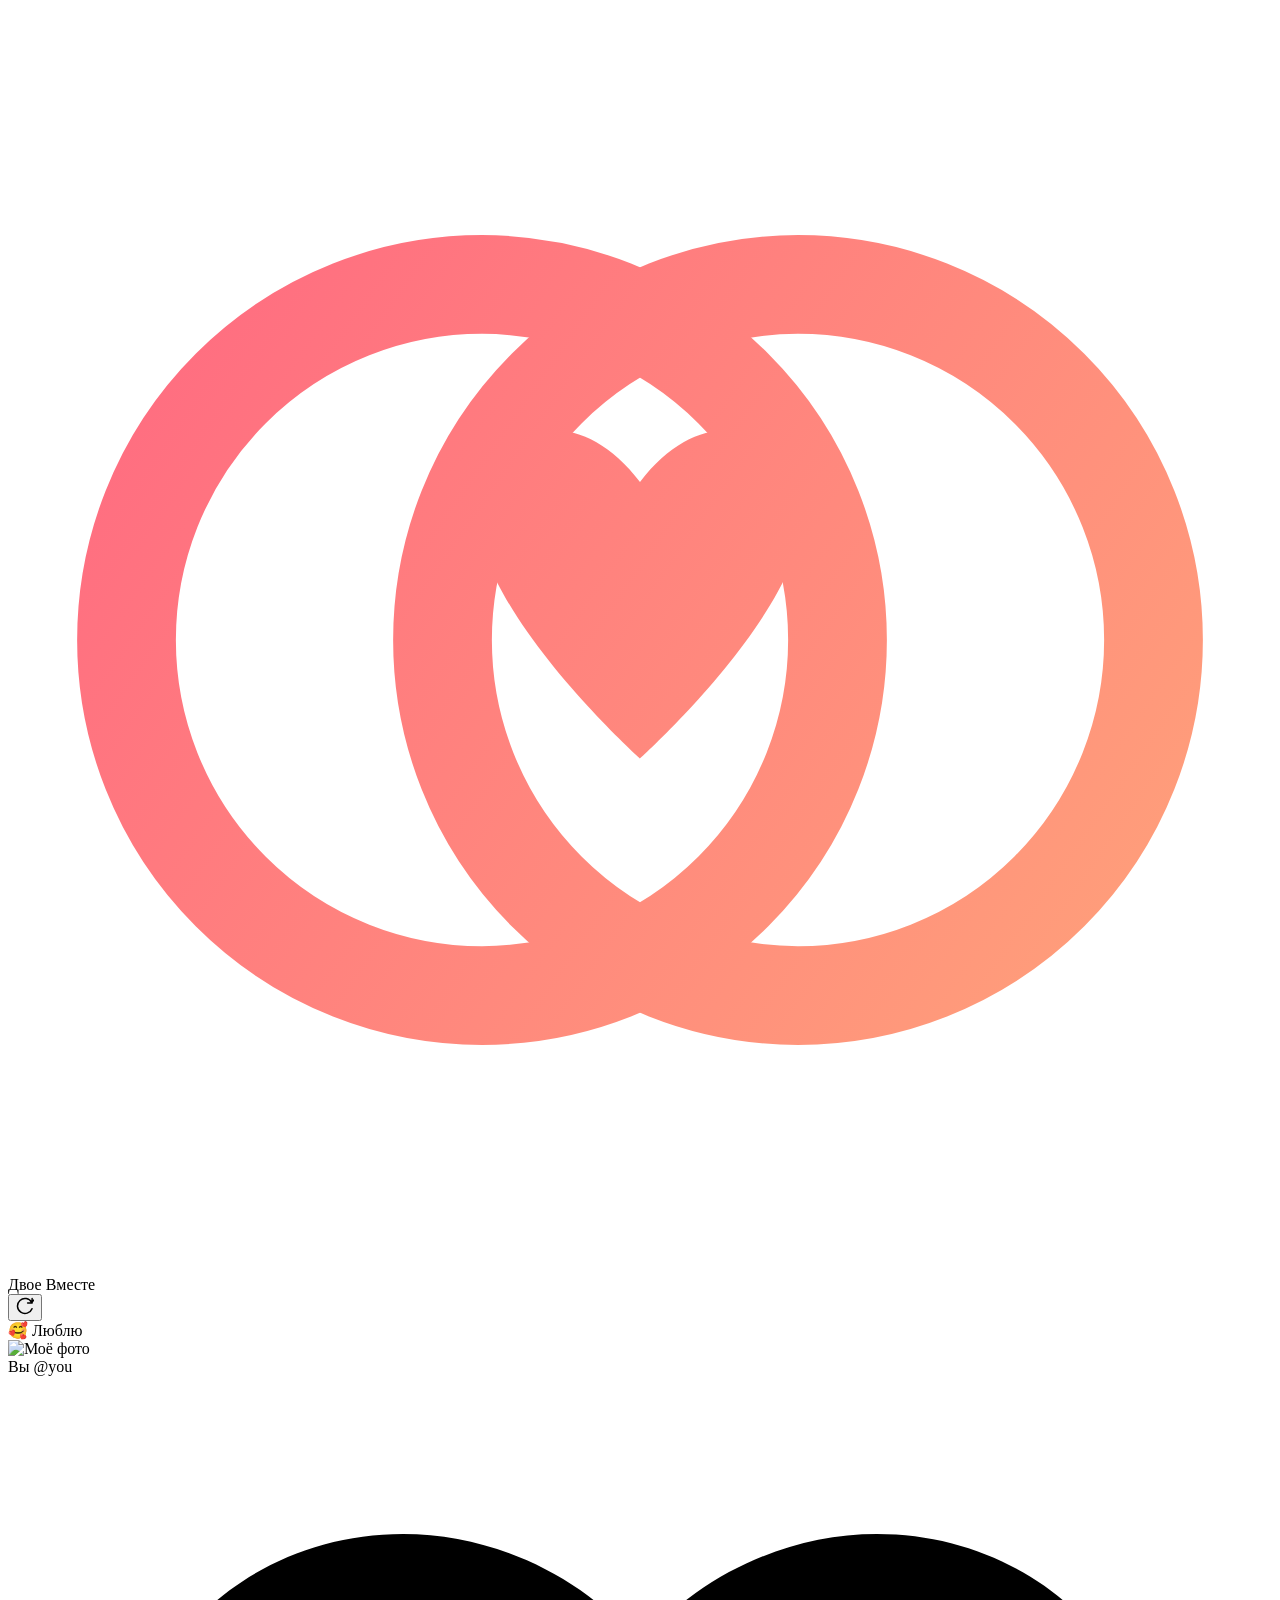
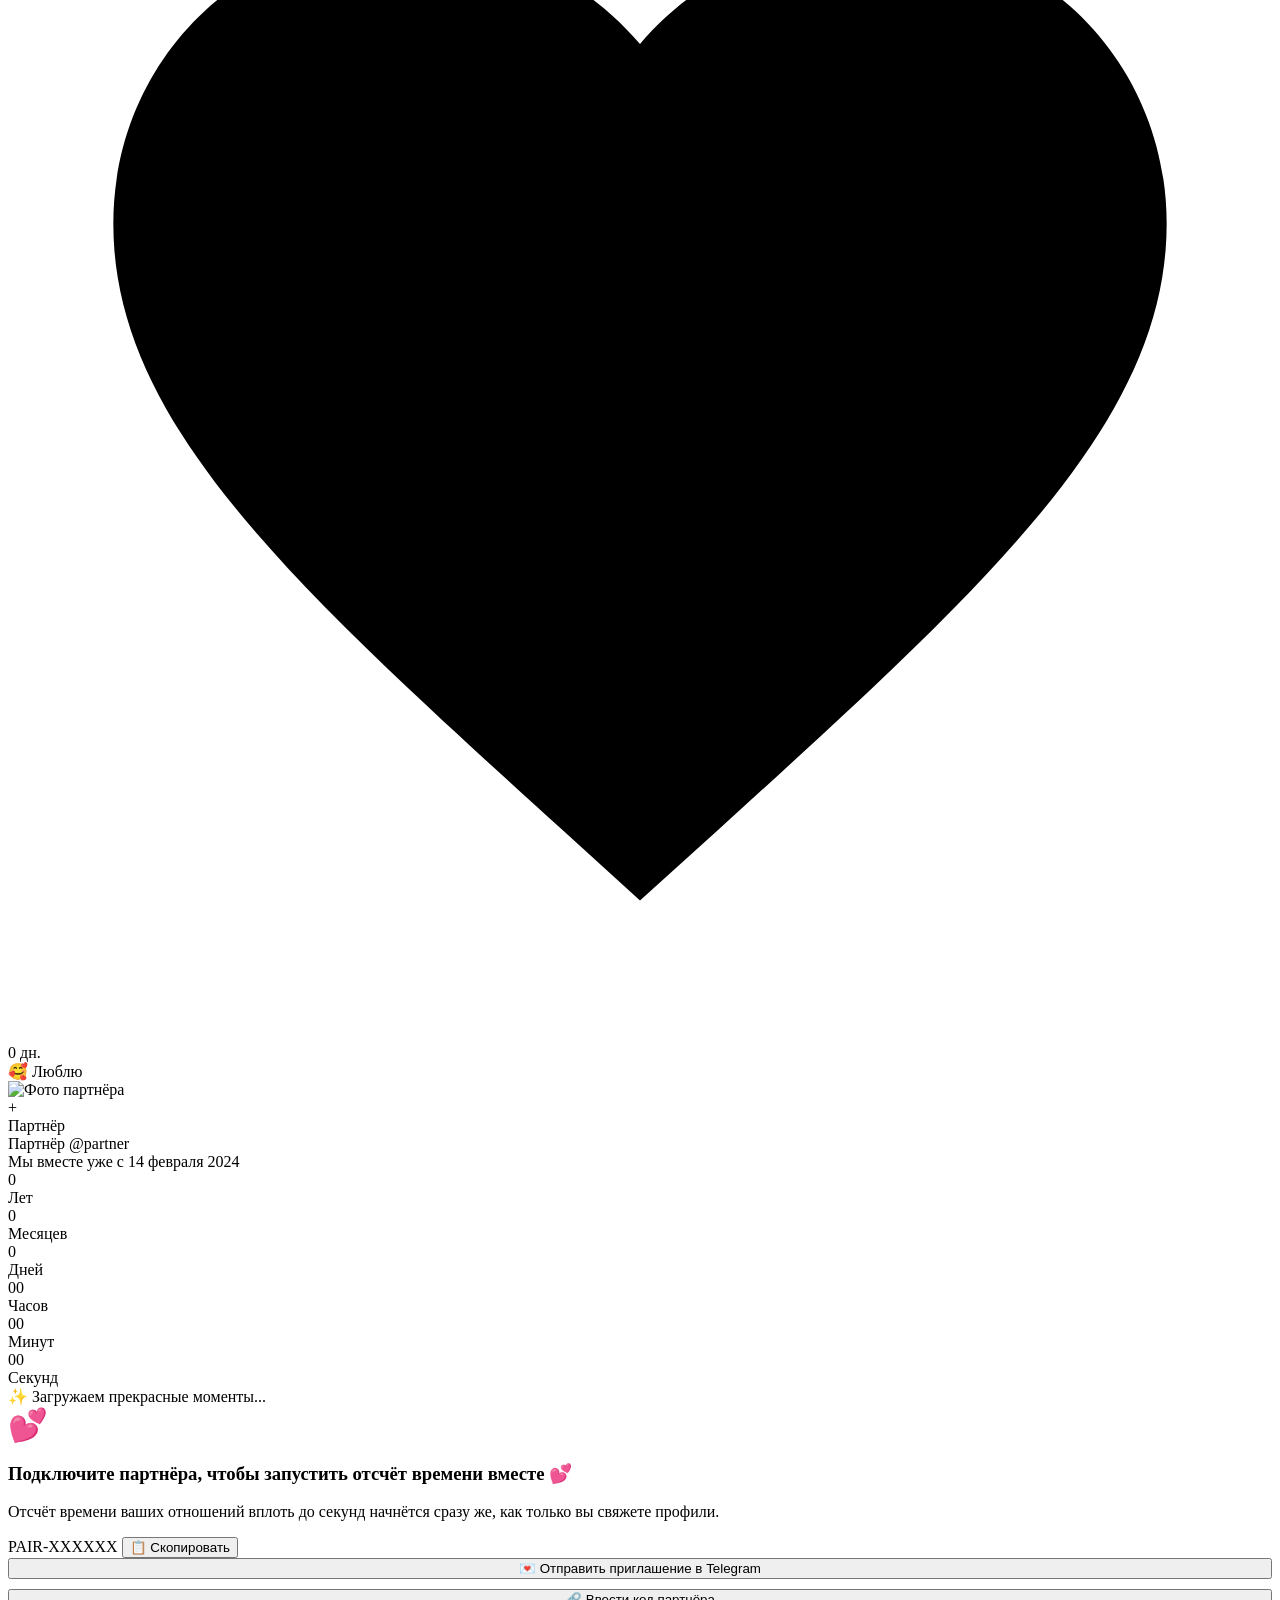
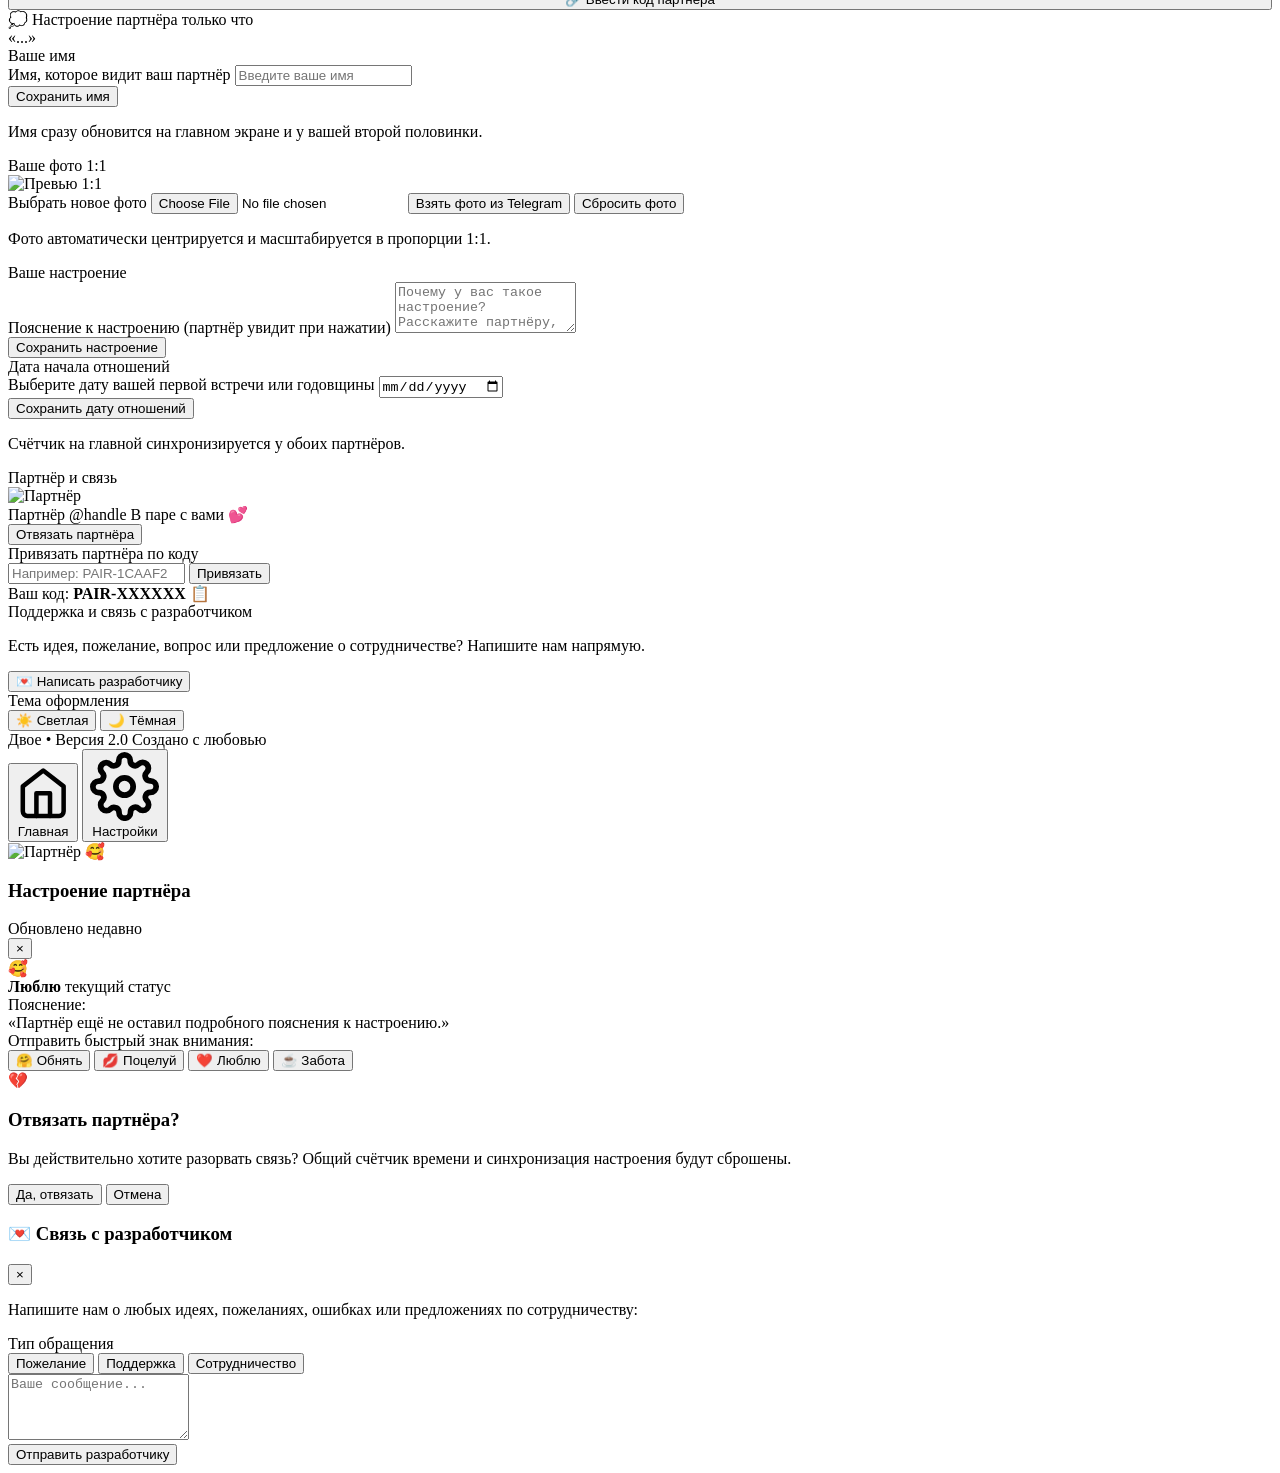
==== public/index.html @ f1185118 "feat: initial release of Dvoe couple app and telegram bot" ====
<!DOCTYPE html>
<html lang="ru">
<head>
  <meta charset="UTF-8" />
  <meta name="viewport" content="width=device-width, initial-scale=1.0, maximum-scale=1.0, user-scalable=no, viewport-fit=cover" />
  <title>Двое — Время вместе и настроение</title>
  
  <!-- Telegram WebApp SDK -->
  <script src="/js/telegram-web-app.js"></script>
  
  <!-- Typography -->
  <link rel="preconnect" href="https://fonts.googleapis.com" />
  <link rel="preconnect" href="https://fonts.gstatic.com" crossorigin />
  <link href="https://fonts.googleapis.com/css2?family=Inter:wght@400;500;600;700;800&family=Playfair+Display:ital,wght@0,600;1,600&display=swap" rel="stylesheet" />
  
  <link rel="stylesheet" href="/css/styles.css?v=200" />
</head>
<body class="theme-light">
  <div id="app" class="app-container">
    
    <!-- Top App Bar -->
    <header class="app-header">
      <div class="brand">
        <div class="brand-icon">
          <svg viewBox="0 0 32 32" fill="none" xmlns="http://www.w3.org/2000/svg">
            <circle cx="12" cy="16" r="9" stroke="url(#brandGrad)" stroke-width="2.5" />
            <circle cx="20" cy="16" r="9" stroke="url(#brandGrad)" stroke-width="2.5" />
            <path d="M16 12C14.5 10 12.5 10.5 12 12C11 14.5 16 19 16 19C16 19 21 14.5 20 12C19.5 10.5 17.5 10 16 12Z" fill="url(#brandGrad)" />
            <defs>
              <linearGradient id="brandGrad" x1="3" y1="7" x2="29" y2="25" gradientUnits="userSpaceOnUse">
                <stop stop-color="#FF6B81" />
                <stop offset="1" stop-color="#FFA07A" />
              </linearGradient>
            </defs>
          </svg>
        </div>
        <div class="brand-text">
          <span class="brand-title">Двое</span>
          <span class="brand-subtitle" id="couple-status-text">Вместе</span>
        </div>
      </div>
      <div class="header-actions">
        <button id="btn-refresh" class="icon-btn" aria-label="Обновить">
          <svg width="18" height="18" viewBox="0 0 24 24" fill="none" stroke="currentColor" stroke-width="2" stroke-linecap="round" stroke-linejoin="round">
            <path d="M21.5 2v6h-6M21.34 15.57a10 10 0 1 1-.57-8.38l5.67-5.67"/>
          </svg>
        </button>
      </div>
    </header>

    <!-- Main Content Area -->
    <main class="app-main">
      
      <!-- ============================================================ -->
      <!-- TAB 1: ГЛАВНАЯ (Home) -->
      <!-- ============================================================ -->
      <section id="tab-home" class="tab-pane active">
        
        <!-- Couple Cards (1:1 Photos & Moods) -->
        <div class="couple-stage">
          
          <!-- Partner 1: You -->
          <div class="partner-card me-card">
            <!-- Mood above photo -->
            <div class="mood-anchor" id="user-mood-anchor" title="Нажмите, чтобы изменить своё настроение">
              <div class="mood-pill user-mood" id="user-mood-pill">
                <span class="mood-emoji" id="user-mood-emoji">🥰</span>
                <span class="mood-label" id="user-mood-label">Люблю</span>
              </div>
            </div>
            
            <!-- 1:1 Photo Frame -->
            <div class="avatar-frame-1x1" id="user-photo-frame">
              <img id="user-photo" src="/img/avatar_me.svg" alt="Моё фото" class="avatar-img" />
              <div class="active-dot" id="user-active-dot"></div>
            </div>
            
            <div class="partner-meta">
              <span class="partner-name" id="user-display-name">Вы</span>
              <span class="partner-handle" id="user-handle">@you</span>
            </div>
          </div>

          <!-- Connection Center -->
          <div class="connection-center">
            <div class="heart-pulse-box" id="heart-connection-btn" title="Послать любовь">
              <svg class="heart-icon" viewBox="0 0 24 24" fill="currentColor">
                <path d="M12 21.35l-1.45-1.32C5.4 15.36 2 12.28 2 8.5 2 5.42 4.42 3 7.5 3c1.74 0 3.41.81 4.5 2.09C13.09 3.81 14.76 3 16.5 3 19.58 3 22 5.42 22 8.5c0 3.78-3.4 6.86-8.55 11.54L12 21.35z"/>
              </svg>
            </div>
            <div class="connection-badge" id="days-summary-badge">
              <span id="days-total-num">0</span> дн.
            </div>
          </div>

          <!-- Partner 2: Partner -->
          <div class="partner-card partner-slot-card" id="partner-card-slot">
            <!-- Mood above photo (Clickable -> Opens Explanation Modal!) -->
            <div class="mood-anchor" id="partner-mood-anchor" title="Нажмите, чтобы увидеть пояснение к настроению">
              <div class="mood-pill partner-mood" id="partner-mood-pill">
                <span class="mood-emoji" id="partner-mood-emoji">🥰</span>
                <span class="mood-label" id="partner-mood-label">Люблю</span>
                <span class="mood-hint-dot"></span>
              </div>
            </div>

            <!-- 1:1 Photo Frame or Invite Slot -->
            <div class="avatar-frame-1x1" id="partner-photo-frame">
              <img id="partner-photo" src="/img/avatar_partner.svg" alt="Фото партнёра" class="avatar-img" />
              <div class="active-dot" id="partner-active-dot"></div>
              
              <!-- Empty Slot Overlay (When not paired) -->
              <div class="empty-partner-overlay hidden" id="empty-partner-overlay">
                <div class="empty-icon">+</div>
                <span>Партнёр</span>
              </div>
            </div>

            <div class="partner-meta">
              <span class="partner-name" id="partner-display-name">Партнёр</span>
              <span class="partner-handle" id="partner-handle">@partner</span>
            </div>
          </div>

        </div>

        <!-- Relationship Time Counter Card -->
        <div class="card counter-card hidden" id="counter-card">
          <div class="card-header-minimal">
            <span class="card-eyebrow">Мы вместе уже</span>
            <span class="anniversary-date-display" id="anniversary-label">с 14 февраля 2024</span>
          </div>

          <!-- 6-Unit Live Timer Grid -->
          <div class="timer-grid">
            <div class="timer-unit">
              <div class="timer-num" id="t-years">0</div>
              <div class="timer-label" id="lbl-years">Лет</div>
            </div>
            <div class="timer-unit">
              <div class="timer-num" id="t-months">0</div>
              <div class="timer-label" id="lbl-months">Месяцев</div>
            </div>
            <div class="timer-unit">
              <div class="timer-num" id="t-days">0</div>
              <div class="timer-label" id="lbl-days">Дней</div>
            </div>
            <div class="timer-unit">
              <div class="timer-num" id="t-hours">00</div>
              <div class="timer-label">Часов</div>
            </div>
            <div class="timer-unit">
              <div class="timer-num" id="t-minutes">00</div>
              <div class="timer-label">Минут</div>
            </div>
            <div class="timer-unit">
              <div class="timer-num timer-sec-highlight" id="t-seconds">00</div>
              <div class="timer-label">Секунд</div>
            </div>
          </div>

          <!-- Total days & Milestone banner -->
          <div class="counter-footer">
            <div class="milestone-text" id="milestone-text">
              ✨ Загружаем прекрасные моменты...
            </div>
          </div>
        </div>

        <!-- Single / Not Paired Invite Box -->
        <div class="card invite-box-card hidden" id="invite-box-card">
          <div class="invite-header">
            <div class="invite-header-icon" style="font-size: 32px; margin-bottom: 8px;">💕</div>
            <h3>Подключите партнёра, чтобы запустить отсчёт времени вместе 💕</h3>
            <p>Отсчёт времени ваших отношений вплоть до секунд начнётся сразу же, как только вы свяжете профили.</p>
          </div>
          <div class="invite-code-row clickable-code-box" id="home-code-box" title="Нажмите, чтобы скопировать">
            <span class="invite-code-display" id="home-invite-code">PAIR-XXXXXX</span>
            <button class="btn-secondary btn-sm" id="btn-copy-code">📋 Скопировать</button>
          </div>
          <div class="invite-actions-col" style="display: flex; flex-direction: column; gap: 10px;">
            <button class="btn-primary btn-block" id="btn-share-telegram">
              💌 Отправить приглашение в Telegram
            </button>
            <button class="btn-secondary btn-block" id="btn-enter-partner-code">
              🔗 Ввести код партнёра
            </button>
          </div>
        </div>

        <!-- Quick Mood Note Preview Box (if partner has note) -->
        <div class="card partner-note-card hidden" id="partner-note-card" role="button" tabindex="0" title="Нажмите, чтобы увидеть подробное пояснение">
          <div class="partner-note-header">
            <span class="note-avatar-mini" id="note-mini-emoji">💭</span>
            <span class="note-author" id="note-card-author">Настроение партнёра</span>
            <span class="note-time" id="note-card-time">только что</span>
          </div>
          <div class="partner-note-body" id="partner-note-quote">
            «...»
          </div>
        </div>

      </section>

      <!-- ============================================================ -->
      <!-- TAB 2: НАСТРОЙКИ (Settings) -->
      <!-- ============================================================ -->
      <section id="tab-settings" class="tab-pane">
        
        <div class="settings-container">
          
          <!-- 1. Display Name -->
          <div class="card settings-card">
            <div class="card-title">Ваше имя</div>
            <div class="form-group">
              <label for="input-display-name" class="input-label">Имя, которое видит ваш партнёр</label>
              <input type="text" id="input-display-name" class="input-text-custom" placeholder="Введите ваше имя" maxlength="40" />
            </div>
            <button class="btn-primary btn-block" id="btn-save-name">
              Сохранить имя
            </button>
            <p class="settings-hint">Имя сразу обновится на главном экране и у вашей второй половинки.</p>
          </div>

          <!-- 2. Profile & 1:1 Photo -->
          <div class="card settings-card">
            <div class="card-title">Ваше фото 1:1</div>
            <div class="photo-settings-row">
              <div class="avatar-frame-1x1 preview-1x1">
                <img id="settings-preview-photo" src="/img/avatar_me.svg" alt="Превью 1:1" class="avatar-img" />
              </div>
              <div class="photo-actions">
                <label class="btn-primary btn-sm file-upload-btn">
                  <span>Выбрать новое фото</span>
                  <input type="file" id="file-photo-input" accept="image/*" class="hidden-file-input" />
                </label>
                <button class="btn-secondary btn-sm" id="btn-sync-tg-photo">
                  Взять фото из Telegram
                </button>
                <button class="btn-subtle btn-sm" id="btn-reset-photo">
                  Сбросить фото
                </button>
              </div>
            </div>
            <p class="settings-hint">Фото автоматически центрируется и масштабируется в пропорции 1:1.</p>
          </div>

          <!-- 2. Set Mood & Explanation -->
          <div class="card settings-card">
            <div class="card-title">Ваше настроение</div>
            
            <div class="mood-selector-grid" id="mood-selector-grid">
              <!-- Dynamically populated mood buttons -->
            </div>

            <div class="form-group">
              <label for="input-mood-reason" class="input-label">
                Пояснение к настроению
                <span class="label-optional">(партнёр увидит при нажатии)</span>
              </label>
              <textarea id="input-mood-reason" class="text-area-custom" rows="3" placeholder="Почему у вас такое настроение? Расскажите партнёру, чем вы заняты или о чём думаете..."></textarea>
            </div>

            <button class="btn-primary btn-block" id="btn-save-mood">
              Сохранить настроение
            </button>
          </div>

          <!-- 3. Relationship Start Date -->
          <div class="card settings-card">
            <div class="card-title">Дата начала отношений</div>
            <div class="form-group">
              <label for="input-relationship-date" class="input-label">Выберите дату вашей первой встречи или годовщины</label>
              <input type="date" id="input-relationship-date" class="input-date-custom" />
            </div>
            <button class="btn-secondary btn-block" id="btn-save-date">
              Сохранить дату отношений
            </button>
            <p class="settings-hint">Счётчик на главной синхронизируется у обоих партнёров.</p>
          </div>

          <!-- 4. Partner Management -->
          <div class="card settings-card">
            <div class="card-title">Партнёр и связь</div>
            
            <!-- Paired state view -->
            <div id="settings-paired-view">
              <div class="paired-partner-info">
                <div class="avatar-frame-1x1 mini-1x1">
                  <img id="settings-partner-photo" src="/img/avatar_partner.svg" alt="Партнёр" class="avatar-img" />
                </div>
                <div class="paired-meta">
                  <span class="paired-name" id="settings-partner-name">Партнёр</span>
                  <span class="paired-handle" id="settings-partner-handle">@handle</span>
                  <span class="paired-status-tag">В паре с вами 💕</span>
                </div>
              </div>
              <button class="btn-danger btn-block" id="btn-unlink-partner">
                Отвязать партнёра
              </button>
            </div>

            <!-- Single state view -->
            <div id="settings-single-view" class="hidden">
              <div class="form-group">
                <label for="input-partner-code" class="input-label">Привязать партнёра по коду</label>
                <div class="input-with-btn">
                  <input type="text" id="input-partner-code" placeholder="Например: PAIR-1CAAF2" class="input-text-custom" />
                  <button class="btn-primary btn-sm" id="btn-pair-by-code">Привязать</button>
                </div>
              </div>
              <div class="single-code-reminder clickable-code-box" id="settings-code-box" title="Нажмите, чтобы скопировать">
                <span>Ваш код: </span>
                <strong id="settings-my-code">PAIR-XXXXXX</strong>
                <span class="copy-icon-inline" title="Скопировать">📋</span>
              </div>
            </div>
          </div>

          <!-- 5. Support & Developer Contact -->
          <div class="card settings-card">
            <div class="card-title">Поддержка и связь с разработчиком</div>
            <p class="settings-hint">Есть идея, пожелание, вопрос или предложение о сотрудничестве? Напишите нам напрямую.</p>
            <button class="btn-secondary btn-block" id="btn-open-support">
              💌 Написать разработчику
            </button>
          </div>

          <!-- 6. Theme and App Info -->
          <div class="card settings-card">
            <div class="card-title">Тема оформления</div>
            <div class="theme-switch-row">
              <button class="btn-theme active" data-theme="light" id="btn-theme-light">☀️ Светлая</button>
              <button class="btn-theme" data-theme="dark" id="btn-theme-dark">🌙 Тёмная</button>
            </div>
          </div>

          <div class="app-version-footer">
            <span>Двое • Версия 2.0</span>
            <span>Создано с любовью</span>
          </div>

        </div>

      </section>

    </main>

    <!-- Bottom Navigation Bar (Strictly 2 Tabs) -->
    <nav class="bottom-nav">
      <button class="nav-item active" data-tab="tab-home" id="nav-btn-home">
        <svg class="nav-icon" viewBox="0 0 24 24" fill="none" stroke="currentColor" stroke-width="2" stroke-linecap="round" stroke-linejoin="round">
          <path d="M3 9l9-7 9 7v11a2 2 0 0 1-2 2H5a2 2 0 0 1-2-2z"/>
          <polyline points="9 22 9 12 15 12 15 22"/>
        </svg>
        <span class="nav-label">Главная</span>
      </button>

      <button class="nav-item" data-tab="tab-settings" id="nav-btn-settings">
        <svg class="nav-icon" viewBox="0 0 24 24" fill="none" stroke="currentColor" stroke-width="2" stroke-linecap="round" stroke-linejoin="round">
          <circle cx="12" cy="12" r="3"/>
          <path d="M19.4 15a1.65 1.65 0 0 0 .33 1.82l.06.06a2 2 0 0 1 0 2.83 2 2 0 0 1-2.83 0l-.06-.06a1.65 1.65 0 0 0-1.82-.33 1.65 1.65 0 0 0-1 1.51V21a2 2 0 0 1-2 2 2 2 0 0 1-2-2v-.09A1.65 1.65 0 0 0 9 19.4a1.65 1.65 0 0 0-1.82.33l-.06.06a2 2 0 0 1-2.83 0 2 2 0 0 1 0-2.83l.06-.06a1.65 1.65 0 0 0 .33-1.82 1.65 1.65 0 0 0-1.51-1H3a2 2 0 0 1-2-2 2 2 0 0 1 2-2h.09A1.65 1.65 0 0 0 4.6 9a1.65 1.65 0 0 0-.33-1.82l-.06-.06a2 2 0 0 1 0-2.83 2 2 0 0 1 2.83 0l.06.06a1.65 1.65 0 0 0 1.82.33H9a1.65 1.65 0 0 0 1-1.51V3a2 2 0 0 1 2-2 2 2 0 0 1 2 2v.09a1.65 1.65 0 0 0 1 1.51 1.65 1.65 0 0 0 1.82-.33l.06-.06a2 2 0 0 1 2.83 0 2 2 0 0 1 0 2.83l-.06.06a1.65 1.65 0 0 0-.33 1.82V9a1.65 1.65 0 0 0 1.51 1H21a2 2 0 0 1 2 2 2 2 0 0 1-2 2h-.09a1.65 1.65 0 0 0-1.51 1z"/>
        </svg>
        <span class="nav-label">Настройки</span>
      </button>
    </nav>

    <!-- ============================================================ -->
    <!-- MODALS & BOTTOM SHEETS -->
    <!-- ============================================================ -->

    <!-- 1. Partner Mood Explanation Modal -->
    <div class="modal-backdrop hidden" id="modal-partner-mood">
      <div class="modal-sheet">
        <div class="sheet-handle"></div>
        <div class="modal-header">
          <div class="sheet-avatar-wrap">
            <img id="modal-partner-photo" src="/img/avatar_partner.svg" alt="Партнёр" class="sheet-avatar-1x1" />
            <span class="sheet-mood-badge" id="modal-mood-emoji">🥰</span>
          </div>
          <div class="sheet-author-info">
            <h3 id="modal-partner-title">Настроение партнёра</h3>
            <span class="sheet-time" id="modal-mood-time">Обновлено недавно</span>
          </div>
          <button class="sheet-close-btn" id="btn-close-mood-modal">&times;</button>
        </div>

        <div class="modal-body">
          <div class="mood-highlight-box">
            <span class="mood-big-emoji" id="modal-big-emoji">🥰</span>
            <div class="mood-highlight-text">
              <strong id="modal-mood-label">Люблю</strong>
              <span>текущий статус</span>
            </div>
          </div>

          <div class="explanation-box">
            <div class="explanation-title">Пояснение:</div>
            <div class="explanation-quote" id="modal-mood-reason">
              «Партнёр ещё не оставил подробного пояснения к настроению.»
            </div>
          </div>

          <div class="quick-reactions-title">Отправить быстрый знак внимания:</div>
          <div class="quick-reactions-row">
            <button class="btn-reaction" data-reaction="🤗" title="Обнять">🤗 Обнять</button>
            <button class="btn-reaction" data-reaction="💋" title="Поцеловать">💋 Поцелуй</button>
            <button class="btn-reaction" data-reaction="❤️" title="Люблю">❤️ Люблю</button>
            <button class="btn-reaction" data-reaction="☕️" title="Забочусь">☕️ Забота</button>
          </div>
        </div>
      </div>
    </div>

    <!-- 2. Unlink Partner Confirmation Modal -->
    <div class="modal-backdrop hidden" id="modal-unlink-confirm">
      <div class="modal-dialog">
        <div class="dialog-icon">💔</div>
        <h3>Отвязать партнёра?</h3>
        <p>Вы действительно хотите разорвать связь? Общий счётчик времени и синхронизация настроения будут сброшены.</p>
        <div class="dialog-actions">
          <button class="btn-danger btn-block" id="btn-confirm-unlink">Да, отвязать</button>
          <button class="btn-secondary btn-block" id="btn-cancel-unlink">Отмена</button>
        </div>
      </div>
    </div>

    <!-- 3. Support & Feedback Modal -->
    <div class="modal-backdrop hidden" id="modal-support">
      <div class="modal-sheet">
        <div class="sheet-handle"></div>
        <div class="modal-header">
          <h3>💌 Связь с разработчиком</h3>
          <button class="sheet-close-btn" id="btn-close-support-modal">&times;</button>
        </div>
        <div class="modal-body">
          <p class="settings-hint">Напишите нам о любых идеях, пожеланиях, ошибках или предложениях по сотрудничеству:</p>
          
          <div class="form-group">
            <label class="input-label">Тип обращения</label>
            <div class="category-tabs" id="support-category-tabs">
              <button class="btn-cat active" data-cat="feedback">Пожелание</button>
              <button class="btn-cat" data-cat="support">Поддержка</button>
              <button class="btn-cat" data-cat="collaboration">Сотрудничество</button>
            </div>
          </div>

          <div class="form-group">
            <textarea id="input-support-message" class="text-area-custom" rows="4" placeholder="Ваше сообщение..."></textarea>
          </div>

          <button class="btn-primary btn-block" id="btn-submit-support">
            Отправить разработчику
          </button>
        </div>
      </div>
    </div>

    <!-- Toast Notification Banner -->
    <div id="toast" class="toast-notice"></div>

  </div>

  <script src="/js/app.js?v=200"></script>
</body>
</html>
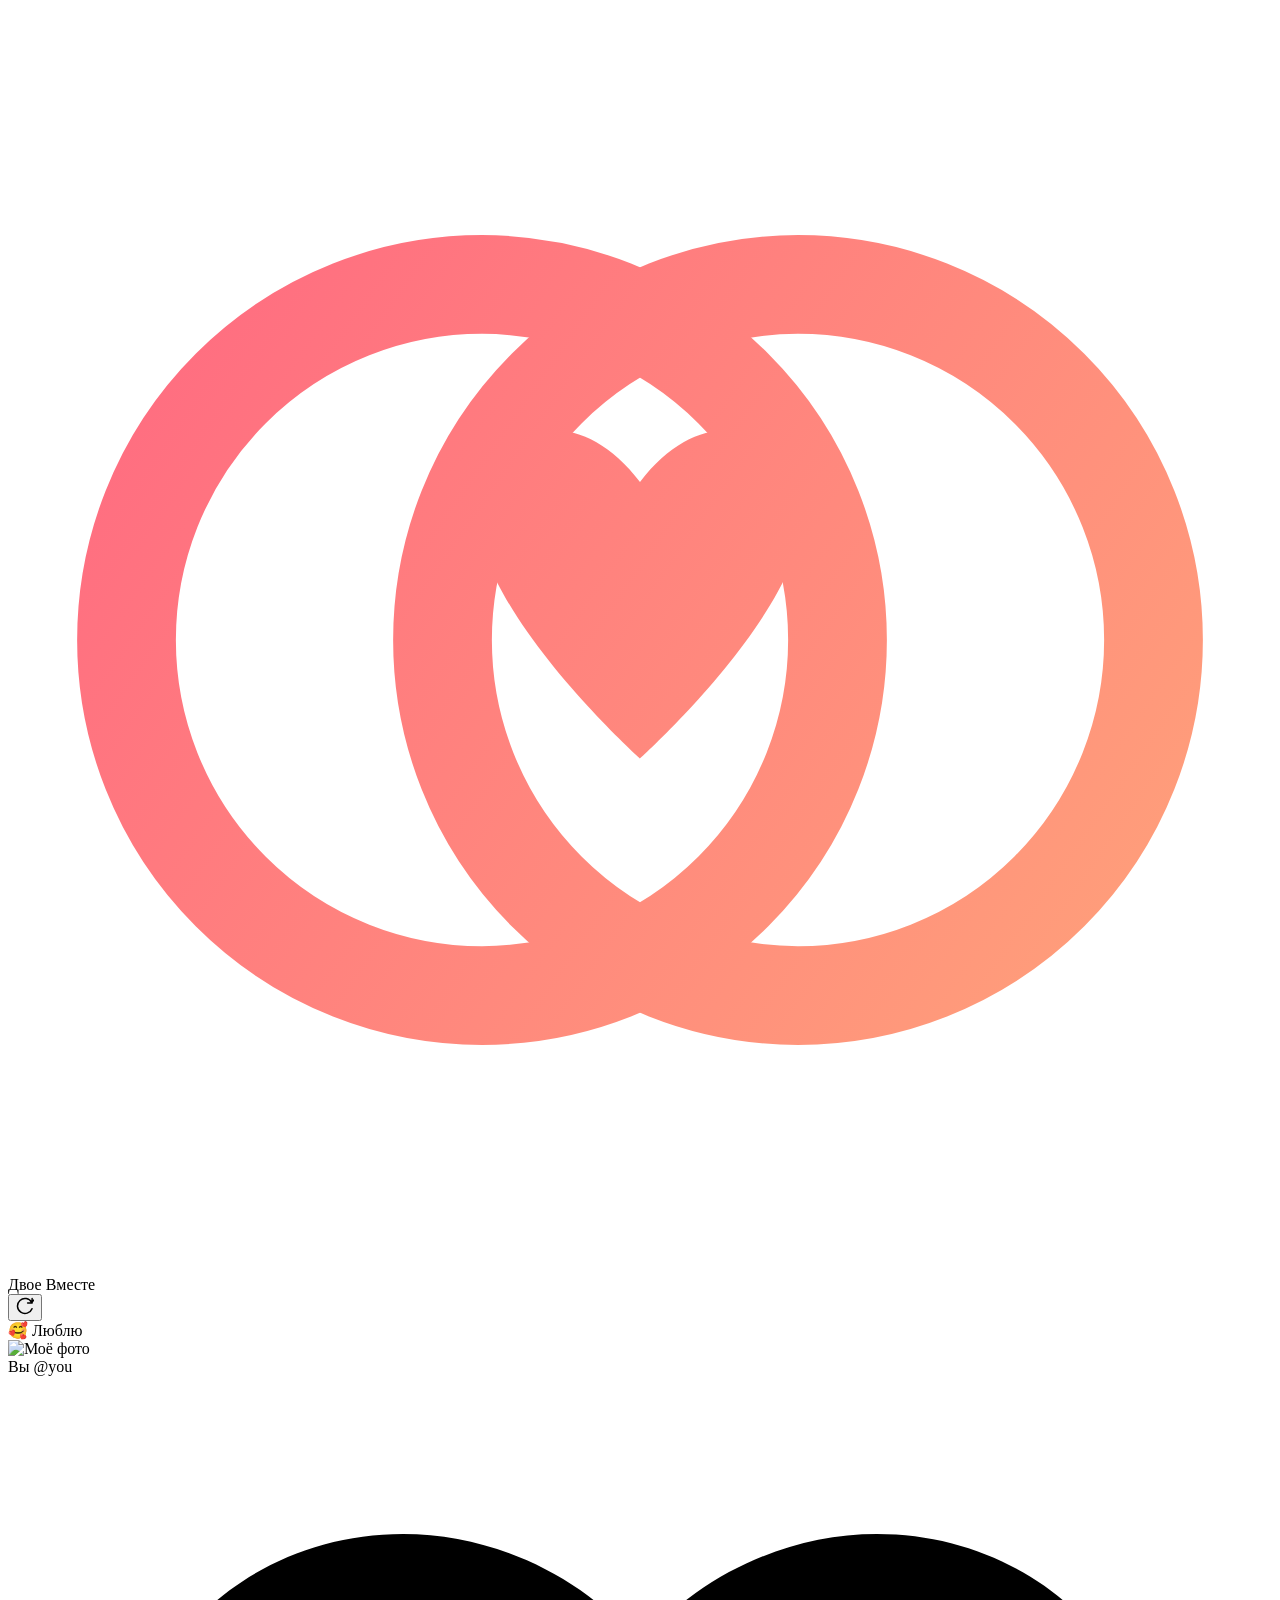
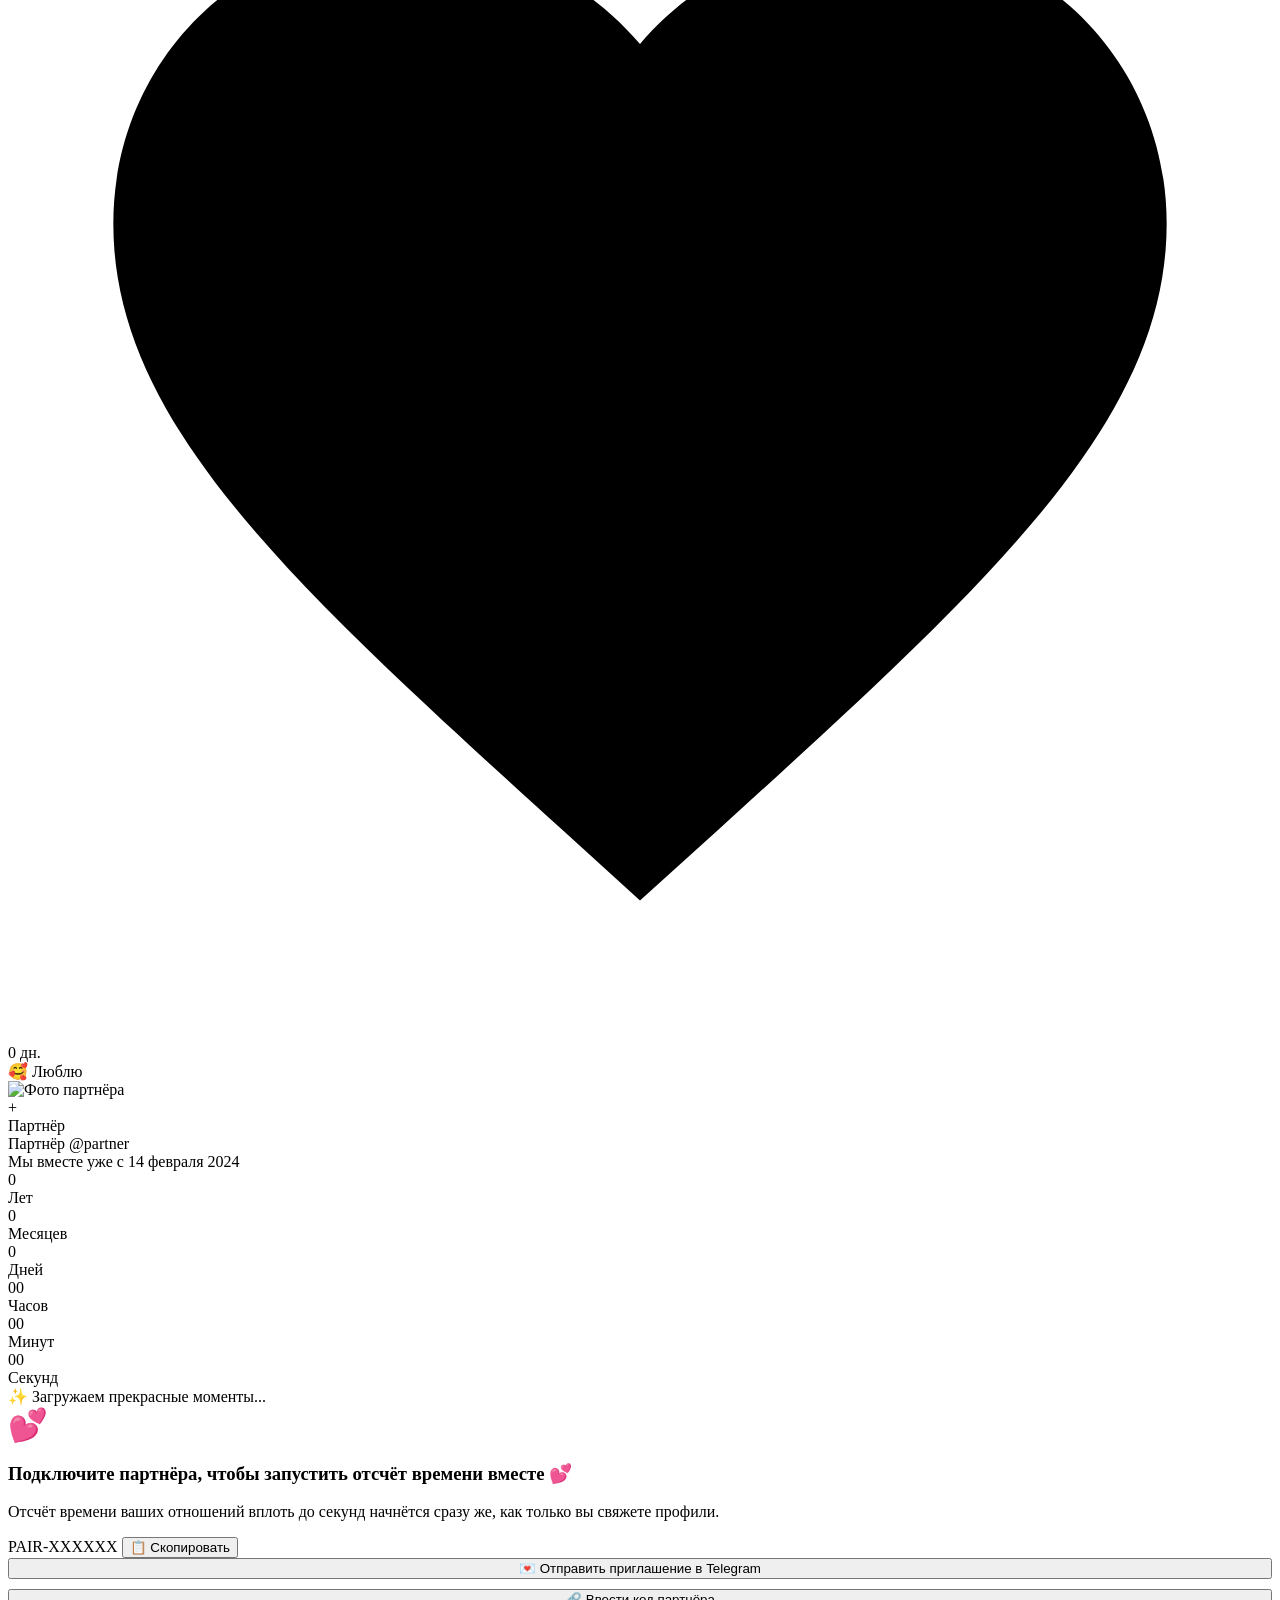
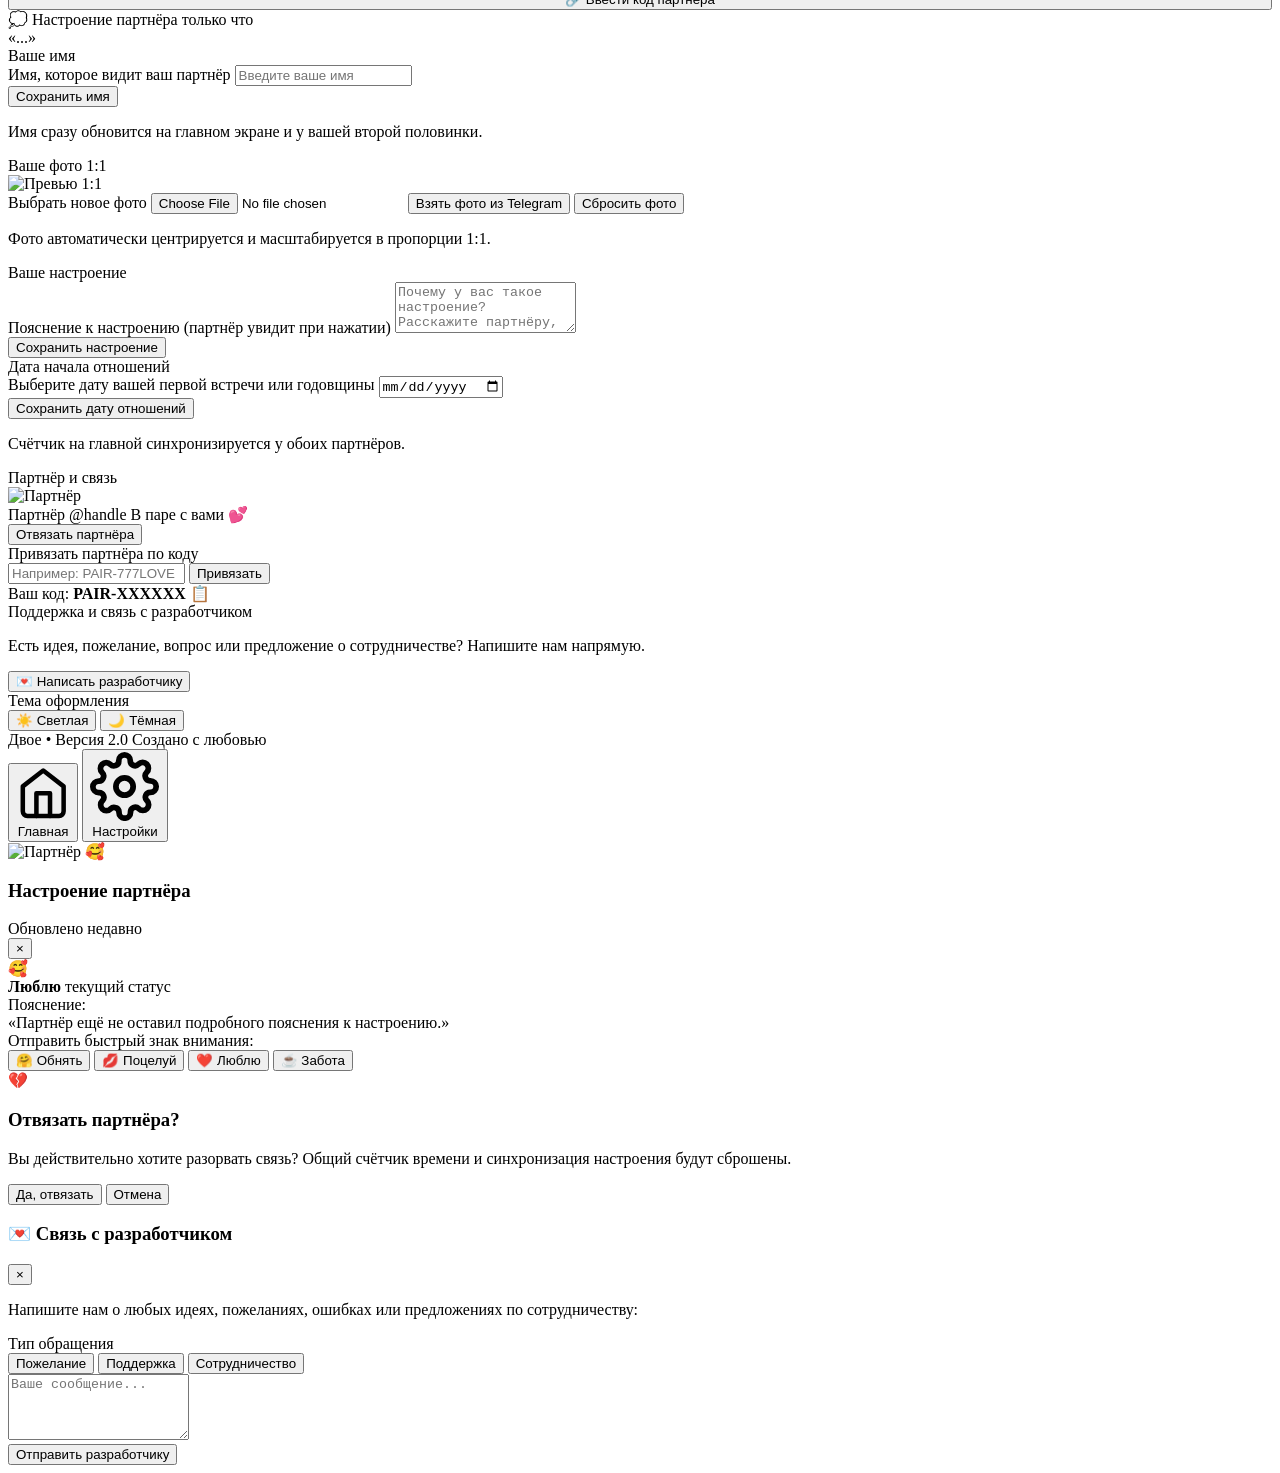
==== commit cf3b117c: "feat: complete release hardening, multi-user isolation, anti-hijacking and sqlite image storage" ====
--- a/public/index.html
+++ b/public/index.html
@@ -305,7 +305,7 @@
               <div class="form-group">
                 <label for="input-partner-code" class="input-label">Привязать партнёра по коду</label>
                 <div class="input-with-btn">
-                  <input type="text" id="input-partner-code" placeholder="Например: PAIR-1CAAF2" class="input-text-custom" />
+                  <input type="text" id="input-partner-code" placeholder="Например: PAIR-777LOVE" class="input-text-custom" />
                   <button class="btn-primary btn-sm" id="btn-pair-by-code">Привязать</button>
                 </div>
               </div>
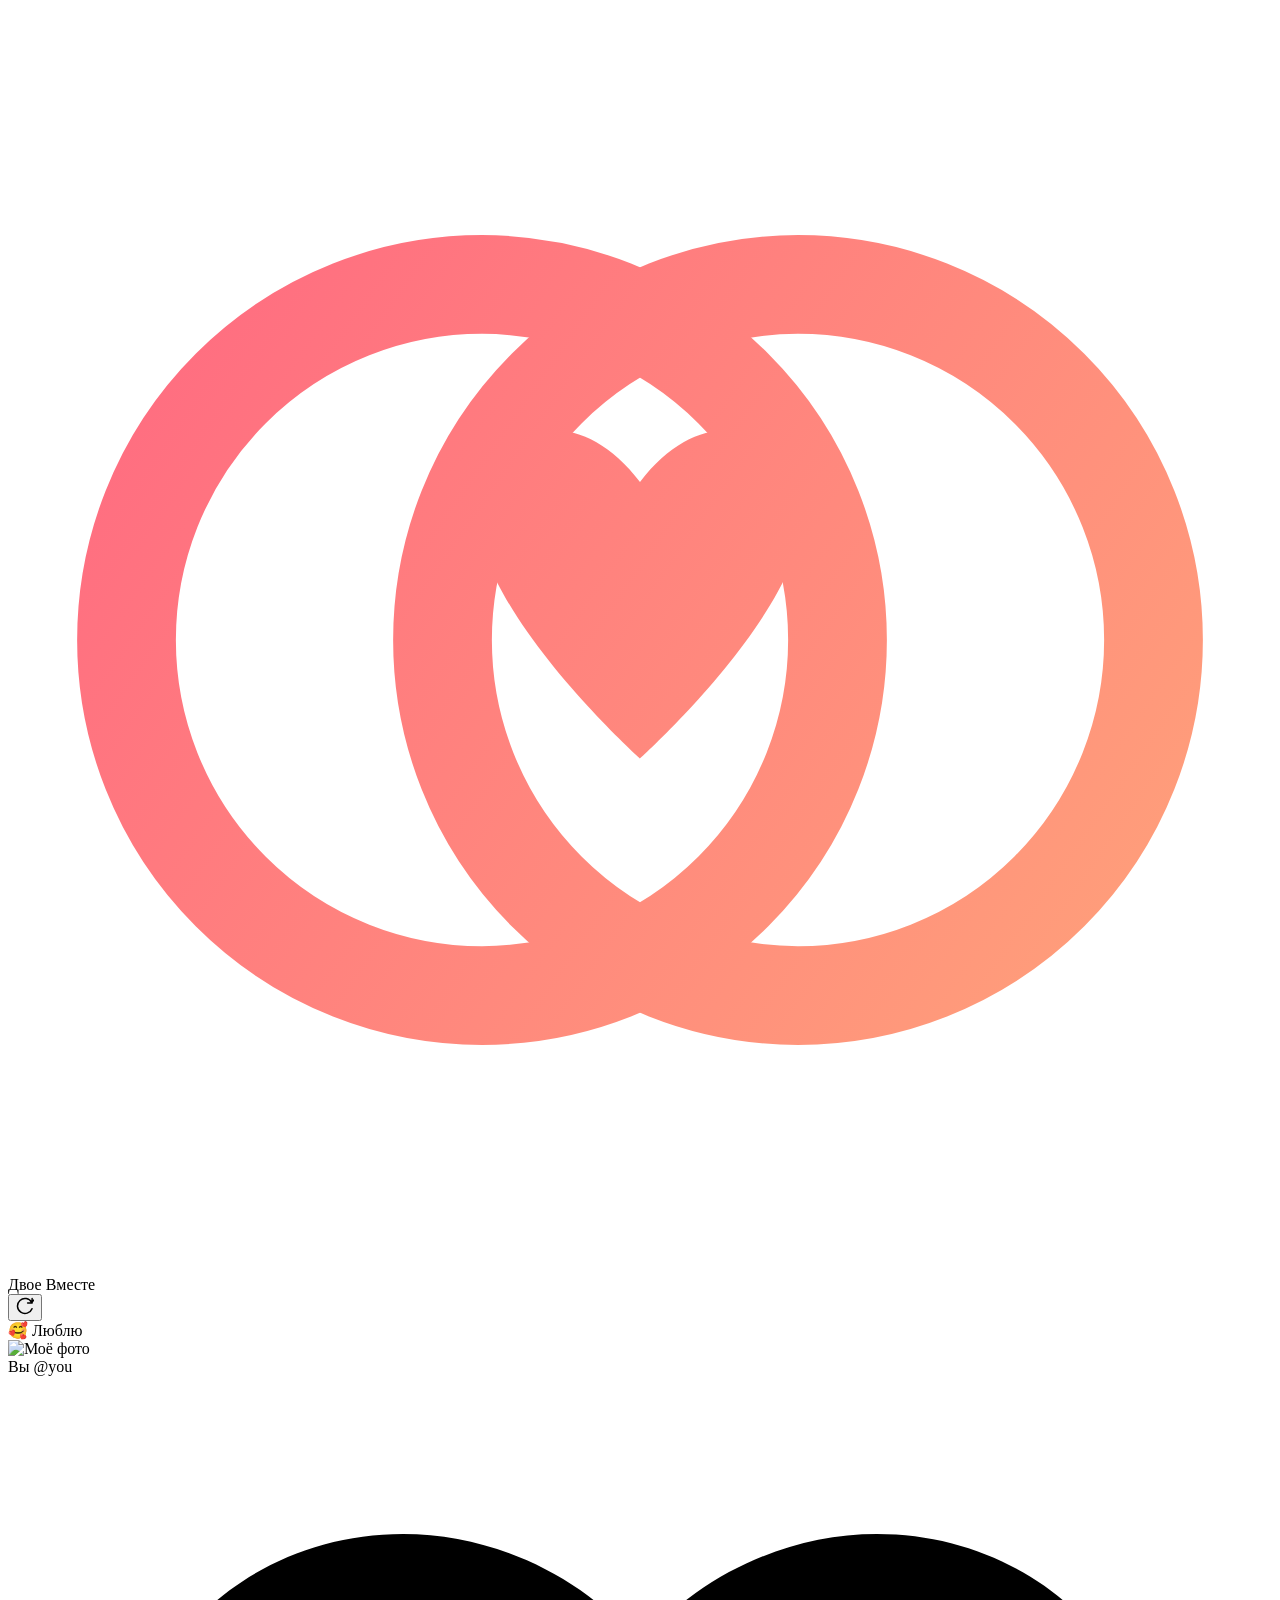
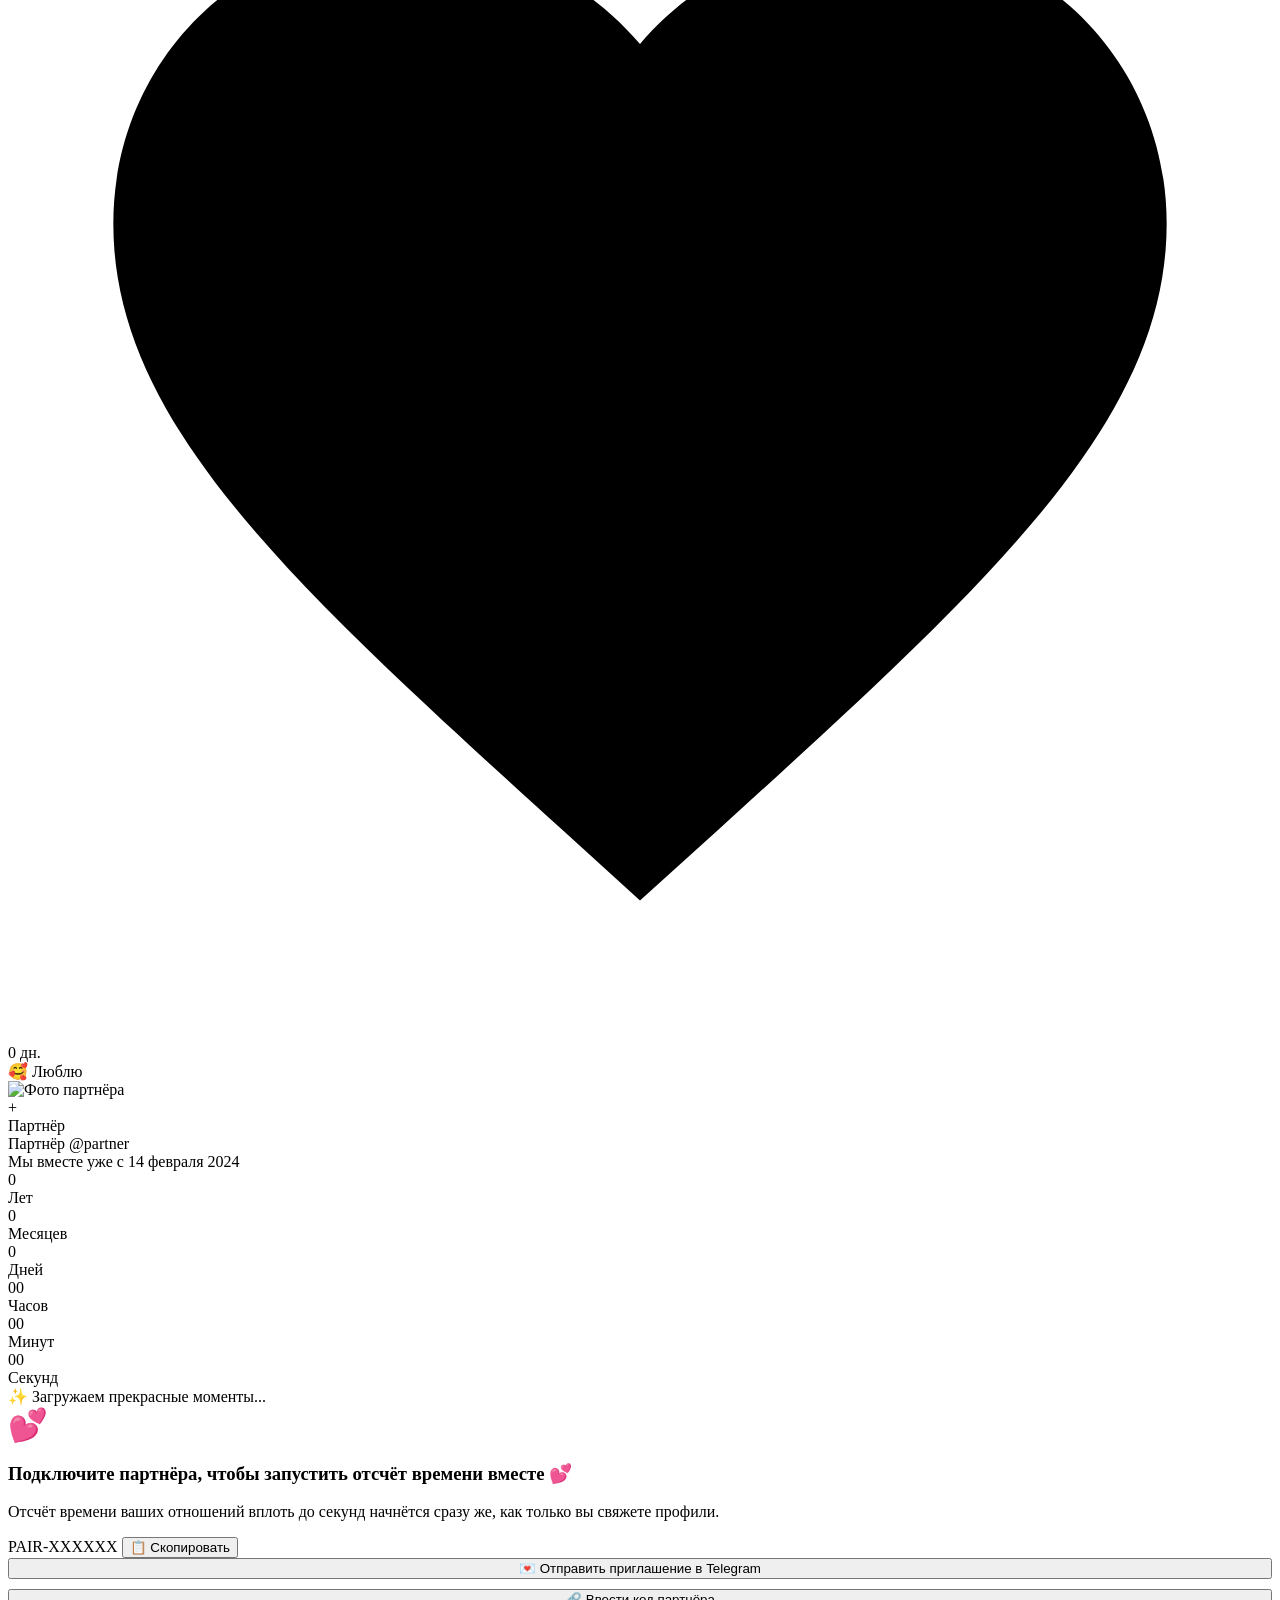
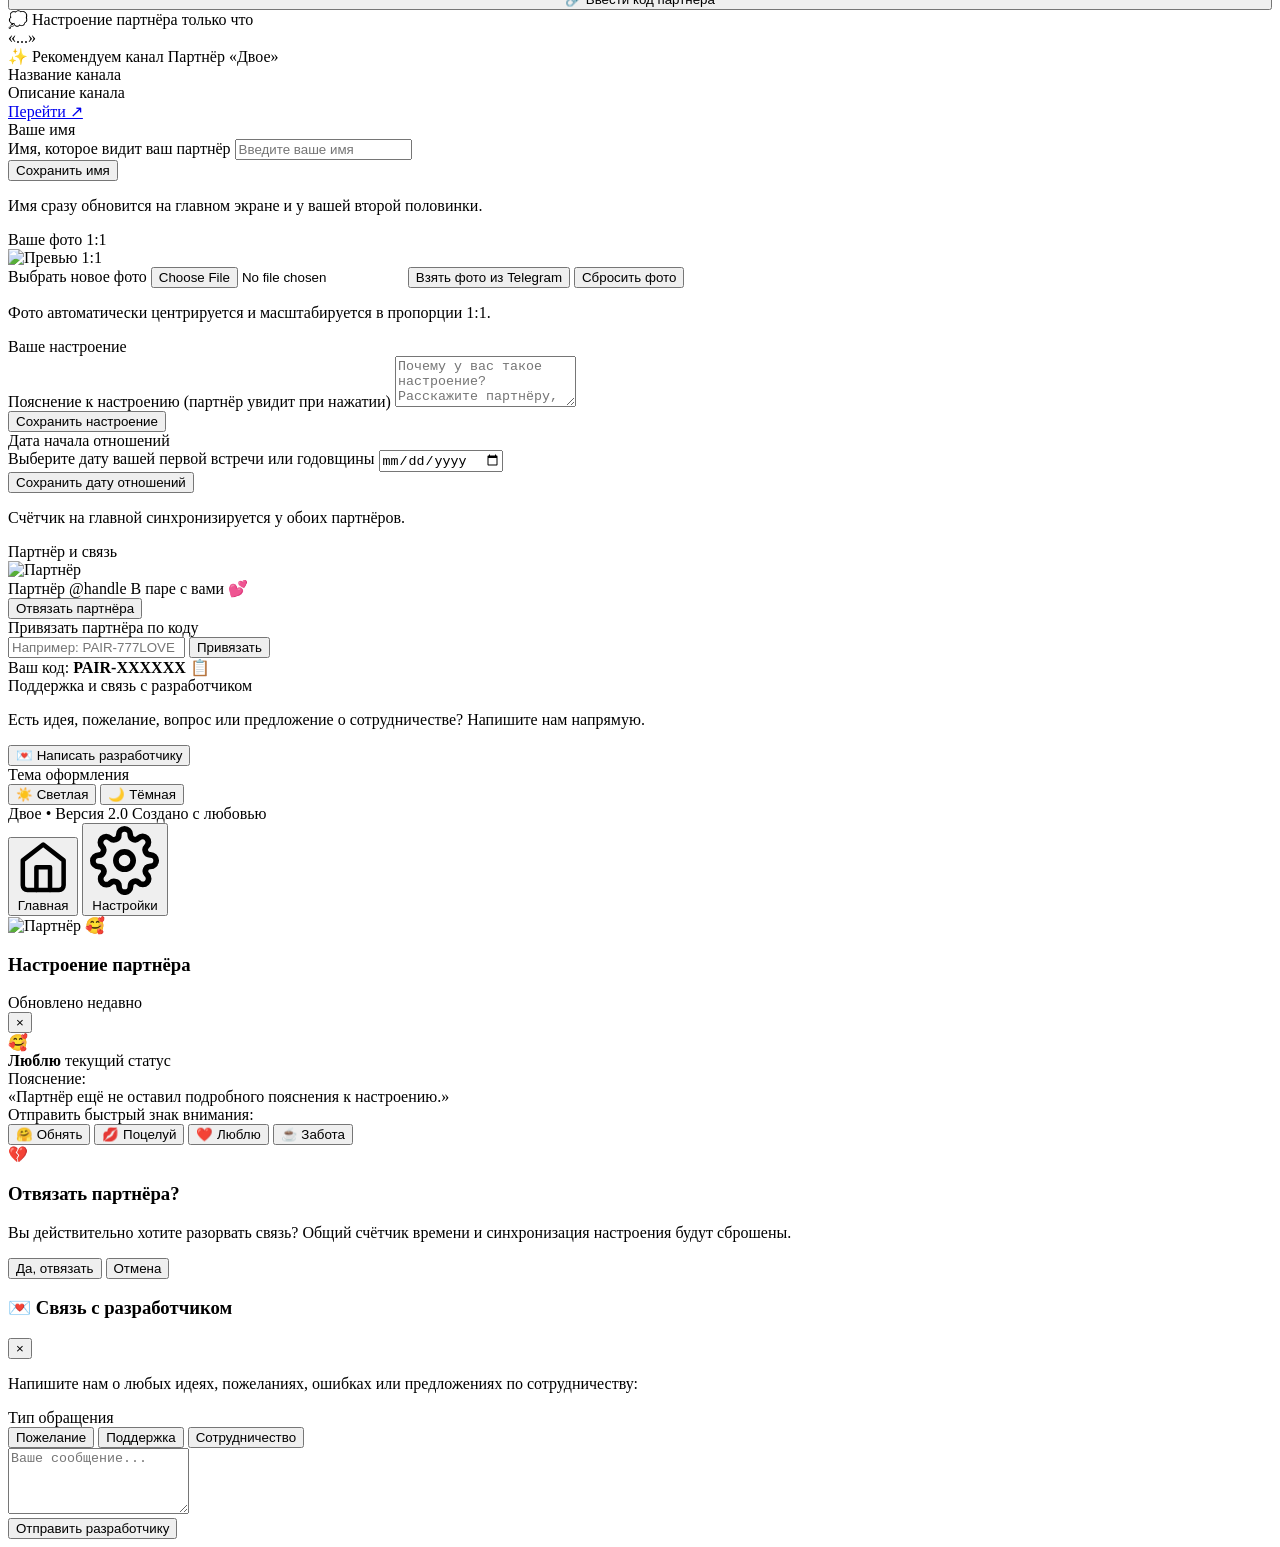
==== commit 4d1af626: "feat(vp): cross-promo engine, anonymized promo creatives, outreach toolkit and partner recommendatio" ====
--- a/public/index.html
+++ b/public/index.html
@@ -200,6 +200,23 @@
           </div>
         </div>
 
+        <!-- Partner Channel Cross-Promo Card (Hidden if no active partner) -->
+        <div class="card promo-partner-card hidden" id="promo-partner-card">
+          <div class="promo-partner-header">
+            <span class="promo-partner-badge">✨ Рекомендуем канал</span>
+            <span class="promo-partner-sub" id="promo-partner-sub">Партнёр «Двое»</span>
+          </div>
+          <div class="promo-partner-body">
+            <div class="promo-partner-info">
+              <div class="promo-partner-title" id="promo-partner-title">Название канала</div>
+              <div class="promo-partner-desc" id="promo-partner-desc">Описание канала</div>
+            </div>
+            <a href="#" target="_blank" rel="noopener noreferrer" class="btn-secondary btn-sm promo-partner-btn" id="promo-partner-link">
+              Перейти ↗
+            </a>
+          </div>
+        </div>
+
       </section>
 
       <!-- ============================================================ -->
